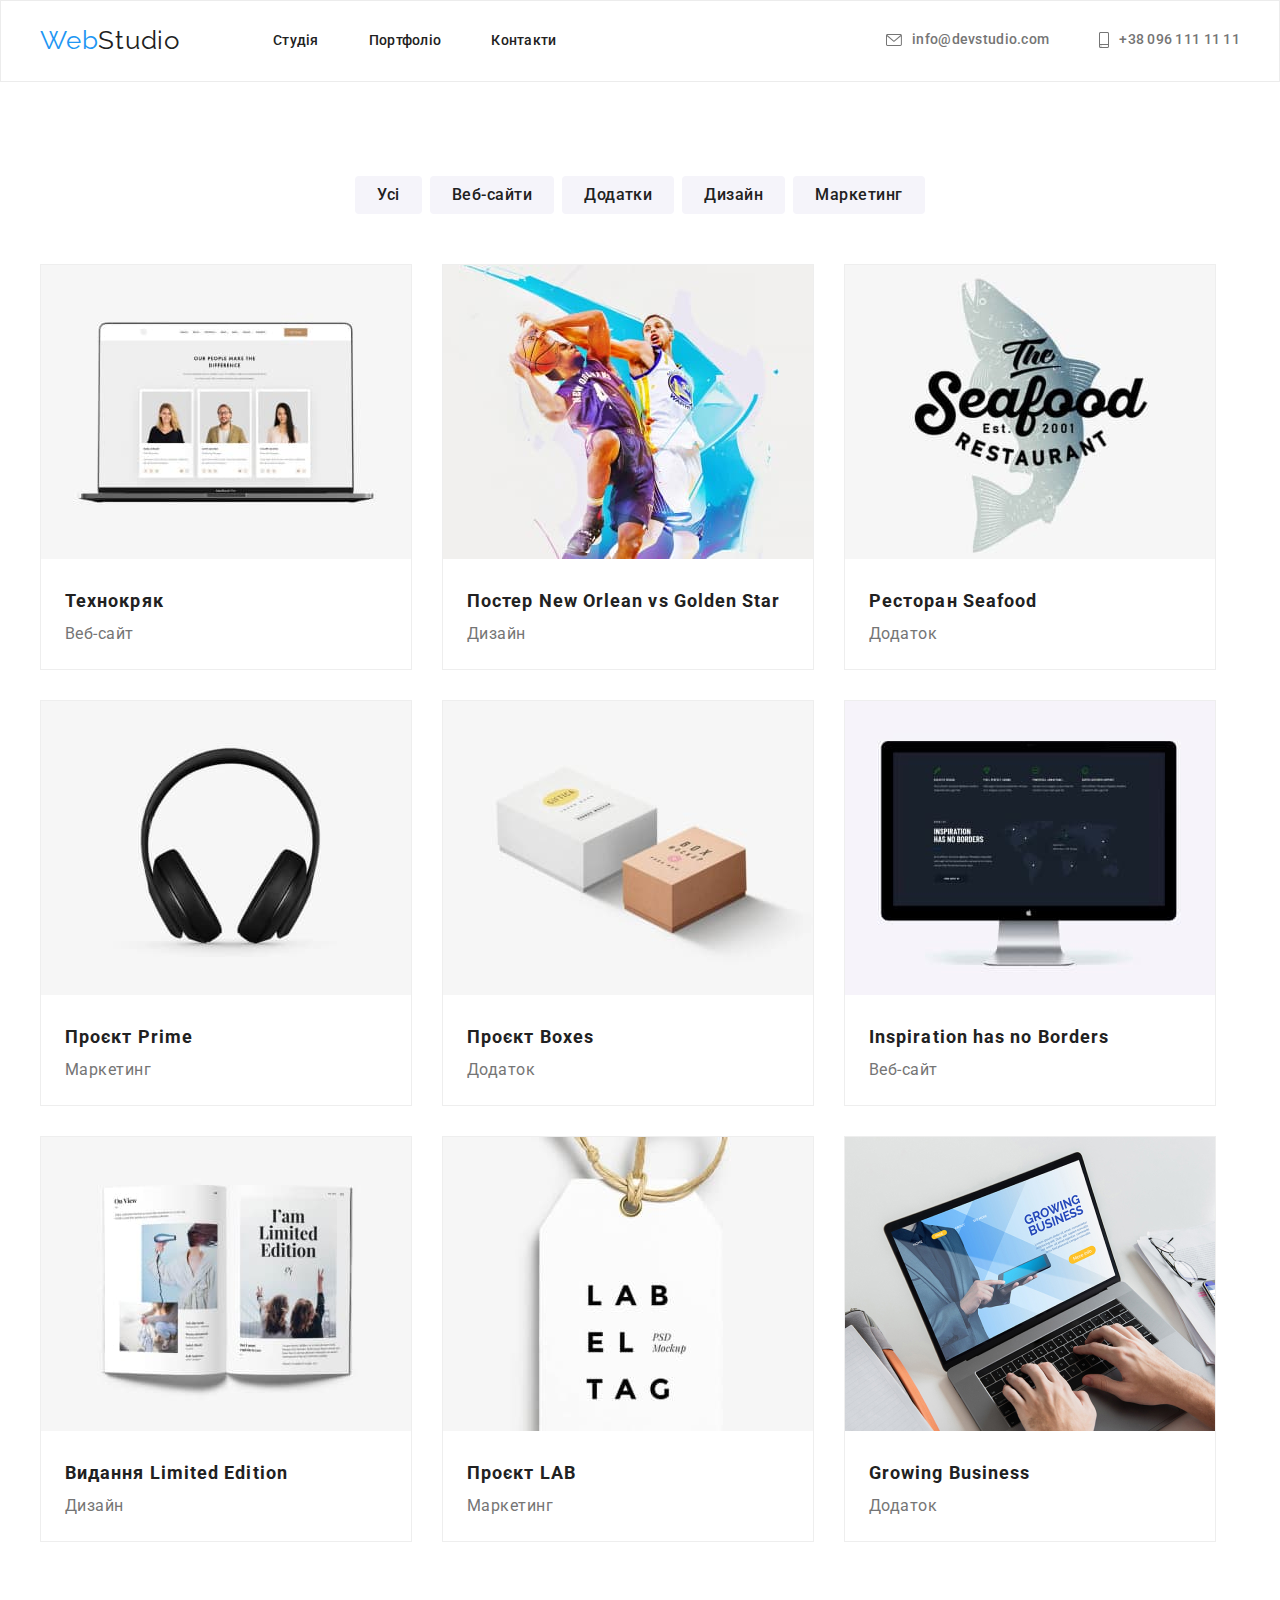
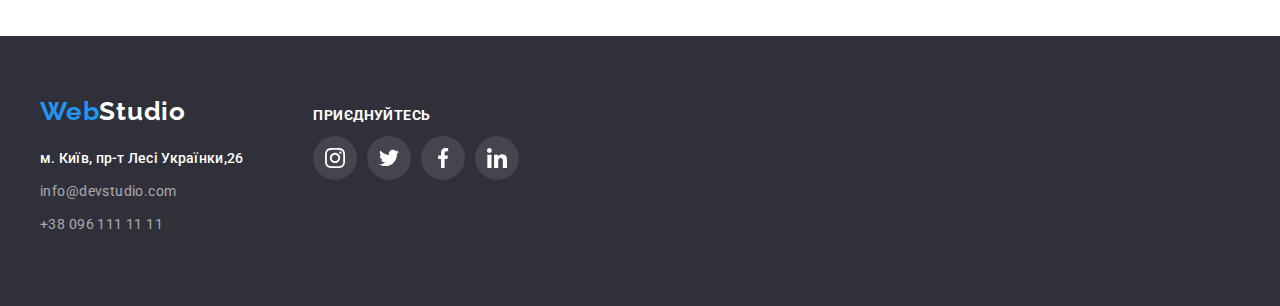
==== portfolio.html @ b4132e51 "копія четвртої" ====
<!DOCTYPE html>
<html lang="uk">
<head>
    <meta charset="UTF-8">
    <meta http-equiv="X-UA-Compatible" content="IE=edge">
    <meta name="viewport" content="width=device-width, initial-scale=1.0">
    <title>Портфоліо</title>
    <link rel="preconnect" href="https://fonts.googleapis.com">
    <link rel="preconnect" href="https://fonts.gstatic.com" crossorigin>
    <link href="https://fonts.googleapis.com/css2?family=Raleway:wght@700&family=Roboto:wght@400;500;700;900&display=swap"
    rel="stylesheet">
    <link rel="stylesheet" href="https://cdnjs.cloudflare.com/ajax/libs/modern-normalize/1.1.0/modern-normalize.min.css"
        integrity="sha512-wpPYUAdjBVSE4KJnH1VR1HeZfpl1ub8YT/NKx4PuQ5NmX2tKuGu6U/JRp5y+Y8XG2tV+wKQpNHVUX03MfMFn9Q=="
        crossorigin="anonymous" referrerpolicy="no-referrer" />
    <link rel="stylesheet" href="./css/styles.css">
</head>
<body>
    <!--Вкрхня лінія-->
    <header class="header">
        <div class="container header-container">
            <a href="./index.html" class="logo"><span class="accent">Web</span>Studio</a>
            <nav class="navigation">
                <ul class="header-nav">
                    <li>
                        <a class="header-nav-link" href="">Студія</a>
                    </li>
                    <li><a class="header-nav-link" class="header-nav-link" href="./portfolio.html">Портфоліо</a></li>
                    <li>
                        <a class="header-nav-link" href="">Контакти</a>
                    </li>
                </ul>
            </nav>
            <ul class="list header-contact-list">
                <li>
    
                    <a class="header-contact-link" href="mailto:info@devstudio.com">
                        <svg class="contact-icon" width="16" height="12">
                            <use href="./images/symbol-defs.svg#icon-envelope"></use>
                        </svg>info@devstudio.com</a>
    
                </li>
                <li>
                    <a class="header-contact-link" href="tel:+380961111111"><svg class="contact-icon" width="10"
                            height="16">
                            <use href="./images/symbol-defs.svg#icon-smartphone"></use>
                        </svg>+38 096 111 11 11</a>
    
                </li>
            </ul>
        </div>
    
    </header>
    <main>
        <!--Фільтри-->
        <section class="filters">
        <!-- <h1>Головна</h1> -->
        <div class="container">
          <ul class="list-portfolio">
                <li><button class="filters-btn" type="button">Усі</button></li>
                <li><button class="filters-btn"type="button">Веб-сайти</button></li>
                <li><button class="filters-btn"type="button">Додатки</button></li>
                <li><button class="filters-btn"type="button">Дизайн</button></li>
                <li><button class="filters-btn" type="button">Маркетинг</button></li>
                </ul>
        </div>
        <div class="container">
            <ul class="list">
    <li class="varieties">
        <a href="" class="portfolio-link">
        <img src="images/tehno.jpg" alt="ноутбук" width="370" height="294">
        <div class="name-description">
        <h2 class="options-name">Технокряк</h2>
        <p class="options-addition">Веб-сайт</p>
        </div>
        </a>
    </li>
    <li class="varieties">
        <a href="" class="portfolio-link">
        <img src="./images/poster.jpg" alt="Баскетболісти" width="370" height="294">
        <div class="name-description">
        <h2 class="options-name">Постер New Orlean vs Golden Star</h2>
        <p class="options-addition">Дизайн</p>
        </div>
        </a>
    </li>
    <li class="varieties">
        <a href="" class="portfolio-link">
        <img src="./images/restoran.jpg" alt="морська їжа" width="370" height="294">
        <div class="name-description">
        <h2 class="options-name">Ресторан Seafood</h2>
        <p class="options-addition">Додаток</p>
        </div>
        </a>
    </li>
    <li class="varieties">
        <a href="" class="portfolio-link">
        <img src="./images/proekt.jpg" alt="навушники" width="370" height="294">
        <div class="name-description">
        <h2 class="options-name">Проєкт Prime</h2>
        <p class="options-addition">Маркетинг</p>
        </div>
        </a>
    </li class="varieties">
    <li class="varieties">
        <a href="" class="portfolio-link">
        <img src="./images/proektboxes.jpg" alt="Дві коробки" width="370" height="294">
        <div class="name-description">
        <h2 class="options-name">Проєкт Boxes</h2>
        <p class="options-addition">Додаток</p>
        </div>
        </a>
    </li>
    <li class="varieties">
        <a href="" class="portfolio-link">
        <img src="./images/inspiration.jpg" alt="монітор" width="370" height="294">
        <div class="name-description">
        <h2 class="options-name">Inspiration has no Borders</h2>
        <p class="options-addition">Веб-сайт</p>
        </div>
        </a>
    </li>
    <li class="varieties">
        <a href="" class="portfolio-link">
        <img src="./images/limited_edition.jpg" alt="журнал" width="370" height="294">
        <div class="name-description">
        <h2 class="options-name">Видання Limited Edition</h2>
        <p class="options-addition">Дизайн</p>
        </div>
        </a>
    </li>
    <li class="varieties">
        <a href="" class="portfolio-link">
        <img src="./images/lab.jpg" alt="лейба" width="370" height="294">
        <div class="name-description">
        <h2 class="options-name">Проєкт LAB</h2>
        <p class="options-addition">Маркетинг</p>
        </div>
        </a>
    </li>
    <li class="varieties">
        <a href="" class="portfolio-link">
        <img src="./images/growing.jpg" alt="ноутбук руки" width="370" height="294">
        <div class="name-description">
        <h2 class="options-name">Growing Business</h2>
        <p class="options-addition">Додаток</p>
        </div>
        </a>
    </li>
</ul>
</div>
</section>
    </main>
    <!-- Футер -->
<footer class="footer">
    <div class="container footer-container">
        <div class="logo-address">
            <a class="footer-logo" href="./index.html"><span class="accent">Web</span>Studio</a>
    
            <address class="address">
                <ul>
                    <li class="address-footer">
                        <a class="header-nav-link" href="ссылка google map" target="_blank" rel="noopener noreferrer">м.
                            Київ, пр-т Лесі Українки,26 </a>
                    </li>
                    <li class="address-footer">
                        <a class="header-contact-link" href="mailto:info@devstudio.com">info@devstudio.com</a>
                    </li>
                    <li class="address-footer">
                        <a class="header-contact-link" href="tel:380961111111">+38 096 111 11 11</a>
                    </li>
                </ul>
            </address>
        </div>
        <div>
            <h3 class="title-footer">приєднуйтесь</h3>
            <ul class="social-footer-list">
                <li>
                    <a class="social-footer-link" href="">
                        <svg class="team-footer-icon" width="20" height="20">
                            <use href="./images/symbol-defs.svg#icon-instagram"></use>
                        </svg>
                    </a>
                </li>
                <li>
                    <a class="social-footer-link" href="">
                        <svg class="team-footer-icon" width="20" height="20">
                            <use href="./images/symbol-defs.svg#icon-twitter"></use>
                        </svg>
                    </a>
                </li>
                <li>
                    <a class="social-footer-link" href="">
                        <svg class="team-footer-icon" width="20" height="20">
                            <use href="./images/symbol-defs.svg#icon-facebook"></use>
                        </svg>
                    </a>
                </li>
                <li>
                    <a class="social-footer-link" href="">
                        <svg class="team-footer-icon" width="20" height="20">
                            <use href="./images/symbol-defs.svg#icon-linkedin"></use>
                        </svg>
                    </a>
                </li>
            </ul>
            </li>
            </ul>
        </div>
    
    </div>

    </div>
</footer>
    
</body>
</html>
---- css/styles.css ----
:root {
    --color-accent:#2196F3;
    --color-white: #FFFFFF;
    --color-main-dark: #212121;
    --color-dark-black:#2F303A;
    --color-accent-black: #000000;
    --color-light-gray: #F5F4FA;
    --color-feature:#757575;
}

*, ::after, ::before {
    margin: 0;
    padding: 0;
    /* box-sizing: border-box; */
}

/* h1,
h2,
h3,
h4,
h5,
h6,
p {
    margin: 0;
} */

ul {
list-style: none;
}



body {
    font-family: 'Roboto', sans-serif;
    color: var(--color-main-dark);
    }  

button {
    cursor: pointer;
            font-size: 16px;
            line-height: 1.62;
            text-align: center;
            letter-spacing: 0.03em;
}


 .accent{
    color: var(--color-accent);
 }

.header {
    border: 1px solid #ECECEC;
}

.header-container {
    display: flex;
    align-items: center;
    
}

 .header a, 
  footer a {
    text-decoration: none;
    color: inherit;

 }

 .header a {
    padding-top: 24px;
    padding-bottom: 25px;
    display: block;
    
 }

.header-nav-link{
       
        font-weight: 500;
        font-size: 14px;
        line-height: 1.71;
        letter-spacing: 0.02em;
        text-decoration: none;
       
}

.list {

display: flex;
flex-wrap: wrap;
gap: 30px;

}

.header-contact-list {
    
column-gap: 50px;
margin-left: auto;


}

.container {
    width: 1200px;
    padding-left: 15px;
    padding-right: 15px;
    /* outline: 2px solid red; */
    margin: 0 auto;
    
}

.logo {
font-family: Raleway;
font-size: 26px;
    line-height: 1.19;
    letter-spacing: 0.03em;
    margin-right: 93px;

}



.header-nav{
list-style: none;
display: flex;
column-gap: 50px;

}

.header .header-contact-link {
    
       align-items: center;
        display: flex;
        font-weight: 500;
        font-size: 14px;
        line-height: 1.14;
        letter-spacing: 0.02em;
        color: var(--color-feature);
        
        

}
.header-nav-link:hover,
.header-nav-link:focus,
.header-contact-link:hover,
.header-contact-link:focus{
        
    color: var(--color-accent);
   
}

.header-contact-link {
    
        font-size: 14px;
        line-height: 1.71;
        letter-spacing: 0.03em;
     color: rgba(255, 255, 255, 0.6);
    
     
}

.hero {
   max-width: 1600px;
   margin: 0 auto;
    
    background-repeat: no-repeat;
    background-position: center;
    background-image: linear-gradient(to bottom,rgba(47, 48, 58, 0.4),
    rgba(47, 48, 58, 0.4)),url(../images/img-overlay.jpg);
    
    background-color: var(--color-dark-black);
    padding-top: 200px;
    padding-bottom: 200px;
}

.hero-text {
    max-width: 696px;
    margin: 0 auto;
    margin-bottom: 30px;
    font-weight: 900;
    font-size: 44px;
    line-height: 1.36;
    text-align: center;
    letter-spacing: 0.06em;
    text-transform: uppercase;
    color: #FFFFFF;

}

.hero-btn{
    min-width: 216px; ;
    height: 50px; ;
    display: flex;
    align-items: center;
    margin: 0 auto;
    font-family: 'Roboto';
    font-style: normal;
    font-weight: 700;
    padding: 10px 28px;
    border: none;
    border-radius: 4px;
    font-size: 16px;
    line-height: 1.875;
    letter-spacing: 0.06em;
    color: var(--color-white);
    background-color: var(--color-accent);
}

.benefits{
    padding: 94px 0;
}

.advantages-img-container {
    display: flex; 
    align-items: center;
    justify-content: center;
    margin-bottom: 30px;
    width: 270px;
     height: 120px;
    background-color: var(--color-light-gray) ;

}

.benefits-list {
    display: flex;
    column-gap: 30px;
   
   
}

.benefits-header {
margin-bottom: 10px;
    font-size: 14px;
    line-height: 1.1428;
    letter-spacing: 0.03em;
    text-transform: uppercase;
    color: var(--color-main-dark);
}


.benefits-text {
    max-width: 270px;
    max-height: 98px;
    font-size: 14px;
    line-height: 1.71;
    letter-spacing: 0.03em;
    color: var(--color-feature)
   }

   .section {
    padding-bottom: 94px;
   }

.section-header {
   margin-bottom: 50px;
       font-size: 36px;
        line-height: 1.16;
        text-align: center;
        letter-spacing: 0.03em;
        
}

.team {
    padding-top: 94px;
    padding-bottom: 94px;
    background-color: var(--color-light-gray) ;
}

.name-profession {
padding-top: 30px;
padding-bottom: 16px;
}

.parameters {
    padding-bottom: 30px;
   background-color: var(--color-white);
box-shadow: 0px 1px 3px rgba(0, 0, 0, 0.12), 0px 1px 1px rgba(0, 0, 0, 0.14), 0px 2px 1px rgba(0, 0, 0, 0.2);
    border-radius: 0px 0px 4px 4px;
}



.team-name {
   margin-bottom: 10px;
    font-weight: 500;
        font-size: 16px;
        line-height: 1.18;
        letter-spacing: 0.03em;
        text-align: center;
    
}
.team-position {
       
        font-size: 16px;
        line-height: 1.18;
        letter-spacing: 0.03em;
        text-align: center;
        color: var(--color-feature);
}



.social-icon-list {
    display: flex;
    justify-content: center;
    column-gap: 10px;
    

}


.social-icon-link {
    display: block;
    display: flex;
    align-items: center;
    justify-content: center;
    background-color: transparent;
    width: 44px;
    height: 44px;
    border-radius: 50%;
    cursor: pointer;
    
}

.social-icon-link:hover,
 .social-icon-link:focus {
    background-color: var(--color-accent);
    
}

.social-icon-link:hover .team-social-icon,
.social-icon-link:focus .team-social-icon
 {
    fill: var(--color-white);
}

.team-social-icon {
fill: #AFB1B8;
}



.footer {
    padding-top: 60px;
    padding-bottom: 60px;
    background-color: var(--color-dark-black);
    color: rgba(255, 255, 255, 0.6);
    
}

.footer-container {
    display: flex;
    align-items: baseline;
}

.logo-address {
    margin-right: 70px;
}


.footer-logo {
    display: block;
    font-family: 'Raleway';
        font-style: normal;
        padding-bottom: 20px;
       font-weight: 700;
        font-size: 26px;
        line-height: 1.19;
        letter-spacing: 0.03em;
        color: var(--color-white);
   
}
.address {
    font-weight: 400;
        font-style: normal;
        font-size: 14px;
        line-height: 1.71;
        letter-spacing: 0.03em;
        color: var(--color-white);
}

.address-footer {
    margin-bottom: 9px;
}

.title-footer {
    font-family: 'Roboto';
        font-style: normal;
        font-weight: 700;
        font-size: 14px;
            line-height: 1.14px;
            letter-spacing: 0.03em;
            text-transform: uppercase;
        color: var(--color-white);

}

.footer-list > li:not(:last-child) {
margin-bottom: 9px;
}

.filters {
padding: 94px 0;

}




.list-portfolio {
    margin-bottom: 50px;
    column-gap: 8px;
    display: block;
    display: flex;
    justify-content: center;
    align-items: center;
         
}



.varieties:hover,
.varieties:focus {
    box-shadow: 0px 1px 1px rgba(0, 0, 0, 0.12),
     0px 4px 4px rgba(0, 0, 0, 0.06), 
     1px 4px 6px rgba(0, 0, 0, 0.16);
}

.portfolio-link {
    text-decoration: none;
}

.filters-btn {
    font-family: 'Roboto';
        font-style: normal;
        padding: 6px 22px;
        font-weight: 500;
        font-size: 16px;
        line-height: 1.62;
        letter-spacing: 0.03em;
        text-align: center;
    color: var(--color-main-dark);
    font-family: inherit;
    border: none;
    border-radius: 4px;
        height: 38px;
        left: 957px;
        top: 174px;
       
    background-color: var(--color-light-gray);
    
     }

         .filters-btn:hover,
         .filters-btn:focus {
             background-color: var(--color-accent);
             color: var(--color-white);
             box-shadow: 0px 3px 1px rgba(0, 0, 0, 0.1),
                 0px 1px 2px rgba(0, 0, 0, 0.08),
                 0px 2px 2px rgba(0, 0, 0, 0.12);
    
         }
        
  
  .varieties {
        display: block;
        width: 370px;
        background-color: var(--color-white);
        border: 1px solid #EEEEEE;
        
  }
  
  .name-description {
    padding: 20px 24px 20px 24px;
   
  }

.options-name {
    
    font-weight: 700;
        font-size: 18px;
        line-height: 2;
        letter-spacing: 0.06em;
        color: var(--color-main-dark);
}

.options-addition {
    font-size: 16px;
    line-height: 1.88;
    letter-spacing: 0.03em;
    color: var(--color-feature);
    
}
   
.contact-icon {
    margin-right: 10px;
   align-items: center;
fill: currentcolor;

   }

.regular-customers {
    padding: 94px 0;
    
}


.customers-list {
    display: flex;
    column-gap: 30px;
    align-items: center;
        justify-content: space-between;
    }

.list-regular {
    border: 1px solid #AFB1B8;
    border-radius: 4px;
   
    
   
}

.list-regular > a {
    display: block;

}


.list-regular {
    display: flex;
    align-items: center;
        justify-content: center;
        width: 170px;
        height: 92px;
        cursor: pointer;
        border: 1px solid #AFB1B8;
        border-radius: 4px;
       
}

.list-regular:hover, 
.list-regular:focus {
border-color: var(--color-accent);
}

.list-regular:hover .customer-icon,
.list-regular:focus .customer-icon {
fill: var(--color-accent);
}

.customer-icon {
    fill: #AFB1B8;
}

   .social-footer-list {
       display: flex;
       justify-content: center;
       column-gap: 10px;
       margin-top: 20px;

   }


   .social-footer-link {
       display: block;
       display: flex;
       align-items: center;
       justify-content: center;
       background-color: rgba(255, 255, 255, 0.1);
       width: 44px;
       height: 44px;
       border-radius: 50%;
       cursor: pointer;
   }

   .social-footer-link:hover,
   .social-footer-link:focus {
       background-color: var(--color-accent);

   }

   .social-footer-link:hover .team-footer-icon,
   .social-footer-link:focus .team-footer-icon {
       fill: var(--color-white);
   }

   .team-footer-icon {
       fill: #FFFFFF;
   }
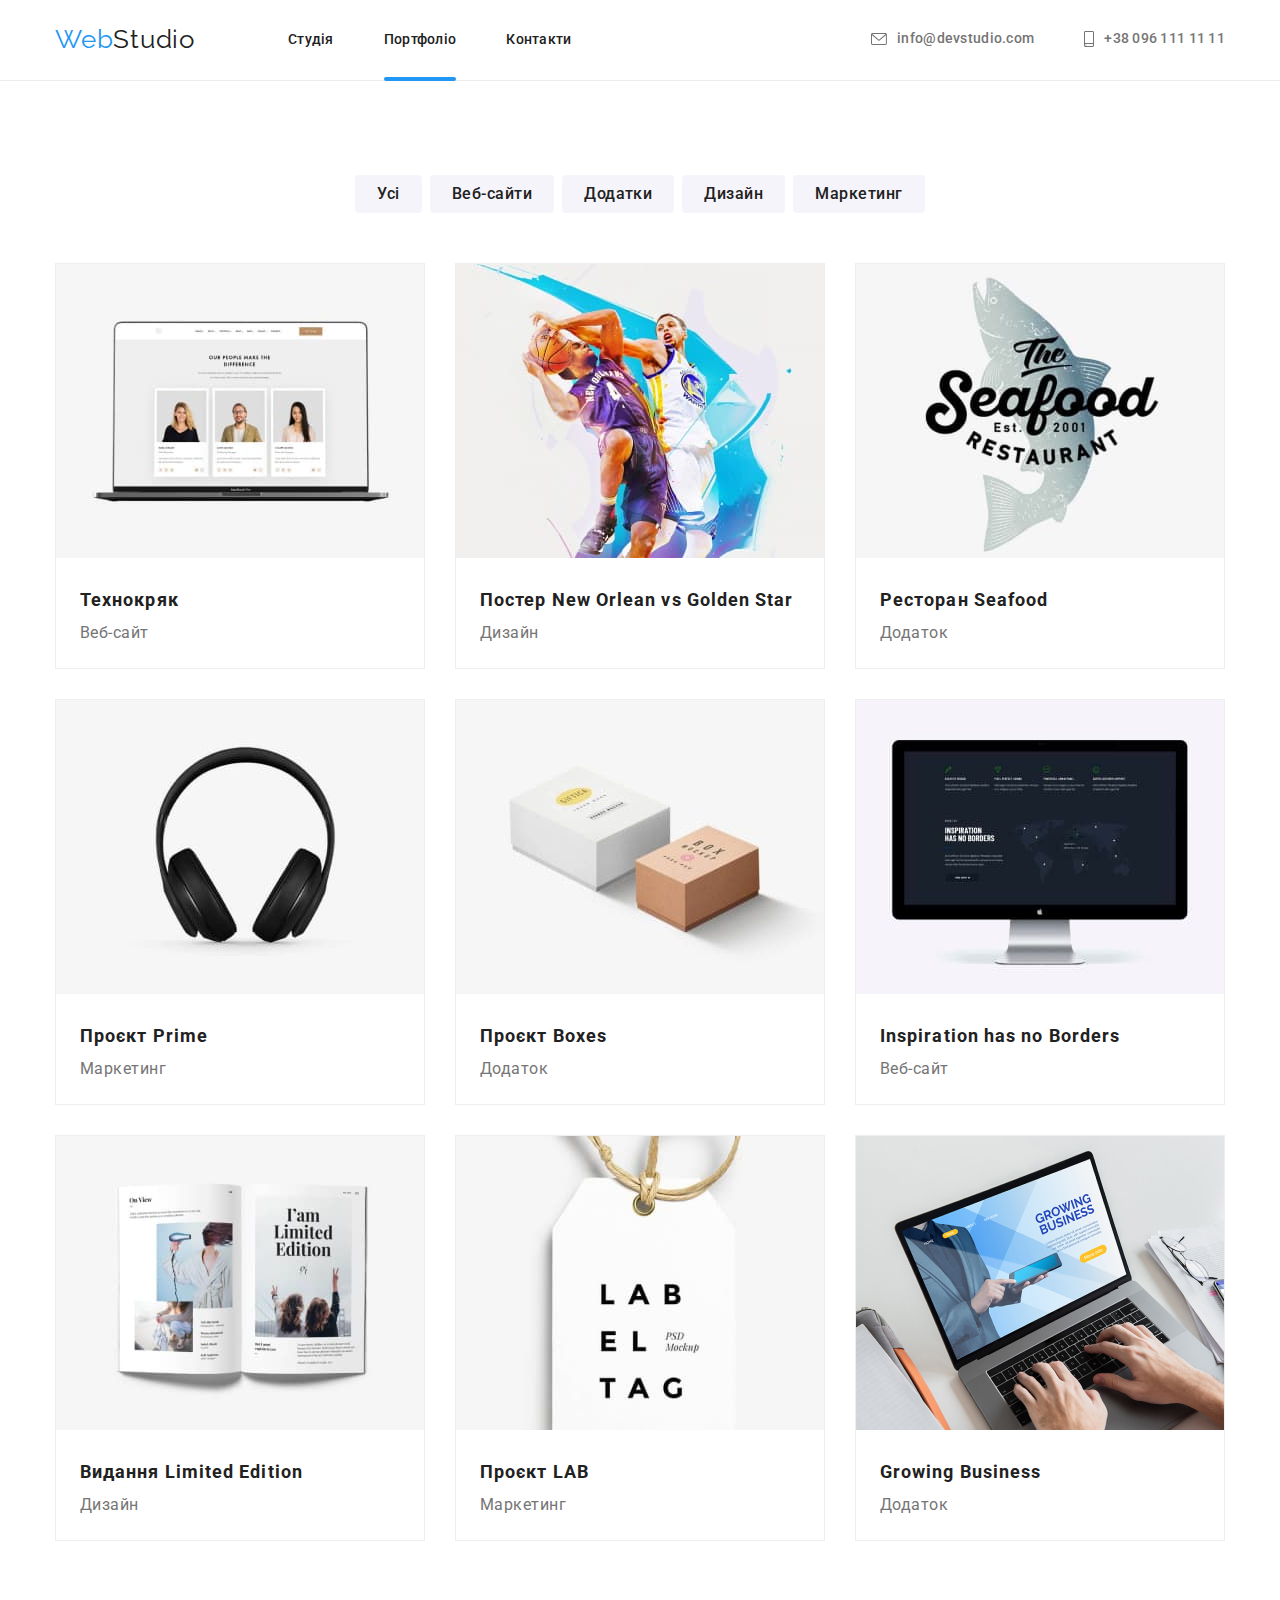
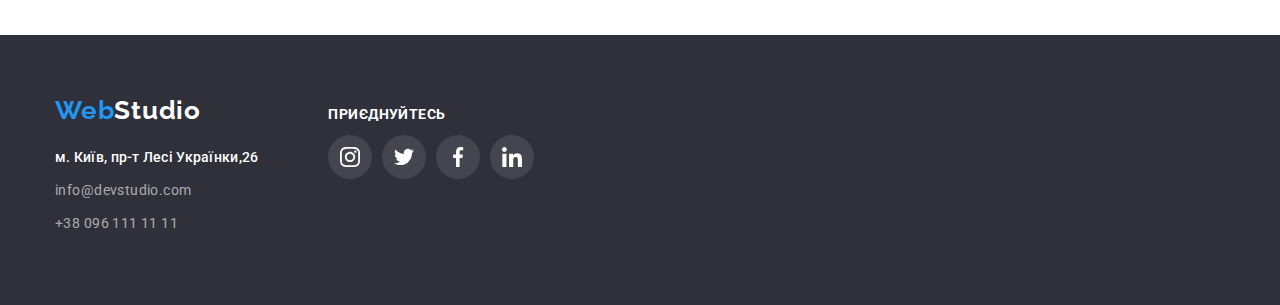
==== commit 82432ab4: "оформлення та модальне вікно" ====
--- a/portfolio.html
+++ b/portfolio.html
@@ -22,9 +22,9 @@
             <nav class="navigation">
                 <ul class="header-nav">
                     <li>
-                        <a class="header-nav-link" href="">Студія</a>
-                    </li>
-                    <li><a class="header-nav-link" class="header-nav-link" href="./portfolio.html">Портфоліо</a></li>
+                        <a class="header-nav-link" href="./index.html">Студія</a>
+                    </li>
+                    <li><a class="header-nav-link active" class="header-nav-link" href="./portfolio.html">Портфоліо</a></li>
                     <li>
                         <a class="header-nav-link" href="">Контакти</a>
                     </li>
@@ -67,7 +67,11 @@
             <ul class="list">
     <li class="varieties">
         <a href="" class="portfolio-link">
-        <img src="images/tehno.jpg" alt="ноутбук" width="370" height="294">
+            <div class="portfolio-top-wrap">
+                <img src="images/tehno.jpg" alt="ноутбук" width="370" height="294">
+            <p class="portfolio-link-text">Ресурс пропонує комплексні пропозиції з різним рівнем функціоналу та сервісів.
+                Все це дозволить відвідувачу отримати вичерпні відомості про компанію чи приватну особу.</p>
+            </div>
         <div class="name-description">
         <h2 class="options-name">Технокряк</h2>
         <p class="options-addition">Веб-сайт</p>
@@ -76,7 +80,11 @@
     </li>
     <li class="varieties">
         <a href="" class="portfolio-link">
-        <img src="./images/poster.jpg" alt="Баскетболісти" width="370" height="294">
+            <div class="portfolio-top-wrap">
+                <img src="./images/poster.jpg" alt="Баскетболісти" width="370" height="294">
+                <p class="portfolio-link-text">Ресурс пропонує комплексні пропозиції з різним рівнем функціоналу та сервісів. Все це
+                    дозволить відвідувачу отримати вичерпні відомості про компанію чи приватну особу.</p>
+            </div>
         <div class="name-description">
         <h2 class="options-name">Постер New Orlean vs Golden Star</h2>
         <p class="options-addition">Дизайн</p>
@@ -85,7 +93,12 @@
     </li>
     <li class="varieties">
         <a href="" class="portfolio-link">
-        <img src="./images/restoran.jpg" alt="морська їжа" width="370" height="294">
+            <div class="portfolio-top-wrap">
+<img src="./images/restoran.jpg" alt="морська їжа" width="370" height="294">
+<p class="portfolio-link-text">Ресурс пропонує комплексні пропозиції з різним рівнем функціоналу та сервісів.
+    Все це дозволить відвідувачу отримати вичерпні відомості про компанію чи приватну особу.</p>
+            </div>
+        
         <div class="name-description">
         <h2 class="options-name">Ресторан Seafood</h2>
         <p class="options-addition">Додаток</p>
@@ -94,7 +107,12 @@
     </li>
     <li class="varieties">
         <a href="" class="portfolio-link">
-        <img src="./images/proekt.jpg" alt="навушники" width="370" height="294">
+            <div class="portfolio-top-wrap">
+<img src="./images/proekt.jpg" alt="навушники" width="370" height="294">
+<p class="portfolio-link-text">Ресурс пропонує комплексні пропозиції з різним рівнем функціоналу та сервісів.
+    Все це дозволить відвідувачу отримати вичерпні відомості про компанію чи приватну особу.</p>
+            </div>
+       
         <div class="name-description">
         <h2 class="options-name">Проєкт Prime</h2>
         <p class="options-addition">Маркетинг</p>
@@ -103,7 +121,11 @@
     </li class="varieties">
     <li class="varieties">
         <a href="" class="portfolio-link">
-        <img src="./images/proektboxes.jpg" alt="Дві коробки" width="370" height="294">
+            <div class="portfolio-top-wrap">
+<img src="./images/proektboxes.jpg" alt="Дві коробки" width="370" height="294">
+<p class="portfolio-link-text">Ресурс пропонує комплексні пропозиції з різним рівнем функціоналу та сервісів.
+    Все це дозволить відвідувачу отримати вичерпні відомості про компанію чи приватну особу.</p>
+            </div>
         <div class="name-description">
         <h2 class="options-name">Проєкт Boxes</h2>
         <p class="options-addition">Додаток</p>
@@ -112,7 +134,11 @@
     </li>
     <li class="varieties">
         <a href="" class="portfolio-link">
-        <img src="./images/inspiration.jpg" alt="монітор" width="370" height="294">
+            <div class="portfolio-top-wrap">
+<img src="./images/inspiration.jpg" alt="монітор" width="370" height="294">
+<p class="portfolio-link-text">Ресурс пропонує комплексні пропозиції з різним рівнем функціоналу та сервісів.
+    Все це дозволить відвідувачу отримати вичерпні відомості про компанію чи приватну особу.</p>
+            </div>
         <div class="name-description">
         <h2 class="options-name">Inspiration has no Borders</h2>
         <p class="options-addition">Веб-сайт</p>
@@ -121,7 +147,11 @@
     </li>
     <li class="varieties">
         <a href="" class="portfolio-link">
-        <img src="./images/limited_edition.jpg" alt="журнал" width="370" height="294">
+            <div class="portfolio-top-wrap">
+<img src="./images/limited_edition.jpg" alt="журнал" width="370" height="294">
+<p class="portfolio-link-text">Ресурс пропонує комплексні пропозиції з різним рівнем функціоналу та сервісів.
+    Все це дозволить відвідувачу отримати вичерпні відомості про компанію чи приватну особу.</p>
+            </div>
         <div class="name-description">
         <h2 class="options-name">Видання Limited Edition</h2>
         <p class="options-addition">Дизайн</p>
@@ -130,7 +160,11 @@
     </li>
     <li class="varieties">
         <a href="" class="portfolio-link">
-        <img src="./images/lab.jpg" alt="лейба" width="370" height="294">
+            <div class="portfolio-top-wrap">
+<img src="./images/lab.jpg" alt="лейба" width="370" height="294">
+<p class="portfolio-link-text">Ресурс пропонує комплексні пропозиції з різним рівнем функціоналу та сервісів.
+    Все це дозволить відвідувачу отримати вичерпні відомості про компанію чи приватну особу.</p>
+            </div>
         <div class="name-description">
         <h2 class="options-name">Проєкт LAB</h2>
         <p class="options-addition">Маркетинг</p>
@@ -139,7 +173,11 @@
     </li>
     <li class="varieties">
         <a href="" class="portfolio-link">
-        <img src="./images/growing.jpg" alt="ноутбук руки" width="370" height="294">
+            <div class="portfolio-top-wrap">
+                <img src="./images/growing.jpg" alt="ноутбук руки" width="370" height="294">
+                <p class="portfolio-link-text">Ресурс пропонує комплексні пропозиції з різним рівнем функціоналу та сервісів.
+                    Все це дозволить відвідувачу отримати вичерпні відомості про компанію чи приватну особу.</p>
+            </div>
         <div class="name-description">
         <h2 class="options-name">Growing Business</h2>
         <p class="options-addition">Додаток</p>
--- a/css/styles.css
+++ b/css/styles.css
@@ -6,15 +6,16 @@
     --color-accent-black: #000000;
     --color-light-gray: #F5F4FA;
     --color-feature:#757575;
+    --transition-properties: 250ms cubic-bezier(0.4, 0, 0.2, 1);
 }
 
 *, ::after, ::before {
     margin: 0;
     padding: 0;
-    /* box-sizing: border-box; */
-}
-
-/* h1,
+    box-sizing: border-box;
+}
+
+h1,
 h2,
 h3,
 h4,
@@ -22,7 +23,7 @@
 h6,
 p {
     margin: 0;
-} */
+}
 
 ul {
 list-style: none;
@@ -49,7 +50,8 @@
  }
 
 .header {
-    border: 1px solid #ECECEC;
+    border-bottom: 1px solid #ECECEC;
+    
 }
 
 .header-container {
@@ -73,14 +75,31 @@
  }
 
 .header-nav-link{
-       
+       position: relative;
         font-weight: 500;
         font-size: 14px;
         line-height: 1.71;
         letter-spacing: 0.02em;
         text-decoration: none;
+       transition: color var(--transition-properties); 
        
-}
+            
+}
+
+.header-nav-link.active::after {
+    position: absolute;
+    content: "";
+    width: 100%;
+    height: 4px;
+    bottom: -5px;
+    left: 0;
+    background-color: var(--color-accent);
+    border-radius: 2px;
+    
+    
+}
+
+
 
 .list {
 
@@ -125,8 +144,11 @@
 
 }
 
+.header-contact-link {
+    transition: color var(--transition-properties);
+}
+
 .header .header-contact-link {
-    
        align-items: center;
         display: flex;
         font-weight: 500;
@@ -134,18 +156,17 @@
         line-height: 1.14;
         letter-spacing: 0.02em;
         color: var(--color-feature);
-        
-        
-
-}
+    
+}
+
 .header-nav-link:hover,
 .header-nav-link:focus,
 .header-contact-link:hover,
 .header-contact-link:focus{
-        
-    color: var(--color-accent);
-   
-}
+        color: var(--color-accent);
+ 
+}
+
 
 .header-contact-link {
     
@@ -154,8 +175,8 @@
         letter-spacing: 0.03em;
      color: rgba(255, 255, 255, 0.6);
     
-     
-}
+ }
+
 
 .hero {
    max-width: 1600px;
@@ -204,6 +225,46 @@
     background-color: var(--color-accent);
 }
 
+.backdrop {
+    position: fixed;
+    top: 0;
+    left: 0;
+    width: 100%;
+    height: 100%;
+    background-color:rgba(0, 0, 0, 0.2);
+    transition: opacity 300ms linear, visibility 300ms linear;
+}
+.modal {
+width: 528px;
+min-height: 581px;
+background-color: var(--color-white);
+border-radius: 4px;
+position: absolute;
+top: 50%;
+left: 50%;
+transform: translate(-50%, 50%) scale(1);
+transition: transform 300ms linear;
+}
+
+.backdrop.is-hidden .modal {
+transform: translate(-50%, 50%) scale(0);
+}
+
+
+.modal-close {
+    position: absolute;
+    right: 8px;
+    top: 8px;
+    width: 30px;
+    height: 30px;
+    border: 1px solid rgba(0, 0, 0, 0.1);
+   border-radius: 50%;
+   display: flex;
+   align-items: center;
+   justify-content: center;
+   background-color: transparent;
+}
+
 .benefits{
     padding: 94px 0;
 }
@@ -258,6 +319,38 @@
         
 }
 
+.our-business-item {
+position: relative;
+}
+
+.work-label {
+position: absolute;
+width: 100%;
+    height: 70px;
+    left: 0;
+    bottom: 0;
+    display: flex;
+    justify-content: center;
+    align-items: center;
+    background-color: rgba(47, 48, 58, 0.8);
+}
+
+.work-label-text {
+    font-size: 14px;
+    line-height: 1.14;
+    text-align: center;
+    letter-spacing: 0.03em;
+    text-transform: uppercase;
+    color: var(--color-white);
+}
+
+.work-img-img {
+        display: block;
+        max-width: 100%;
+        height: auto;
+        mix-blend-mode: normal;
+}
+
 .team {
     padding-top: 94px;
     padding-bottom: 94px;
@@ -317,12 +410,13 @@
     height: 44px;
     border-radius: 50%;
     cursor: pointer;
-    
+    transition: background-color var(--transition-properties);
 }
 
 .social-icon-link:hover,
  .social-icon-link:focus {
     background-color: var(--color-accent);
+
     
 }
 
@@ -334,6 +428,7 @@
 
 .team-social-icon {
 fill: #AFB1B8;
+transition: fill var(--transition-properties);
 }
 
 
@@ -427,6 +522,8 @@
 .portfolio-link {
     text-decoration: none;
 }
+
+
 
 .filters-btn {
     font-family: 'Roboto';
@@ -444,8 +541,10 @@
         height: 38px;
         left: 957px;
         top: 174px;
-       
-    background-color: var(--color-light-gray);
+       background-color: var(--color-light-gray);
+       transition: background-color var(--transition-properties), 
+       color var(--transition-properties),
+        box-shadow var(--transition-properties);
     
      }
 
@@ -465,8 +564,34 @@
         width: 370px;
         background-color: var(--color-white);
         border: 1px solid #EEEEEE;
+        transition: box-shadow var(--transition-properties);
         
   }
+
+.varieties:hover .portfolio-link-text {
+    transform: translateY(0);
+}
+
+
+.portfolio-link-text {
+    position: absolute;
+    top:0;
+    background-color: rgba(33, 150, 243, 0.9);
+    color: var(--color-white);
+    font-weight: 400;
+        font-size: 18px;
+        line-height: 1.56;
+        padding: 64px 24px;
+        height: 100%;
+        transform: translateY(100%);
+        transition: transform 250ms linear;
+        overflow: auto;
+}
+
+.portfolio-top-wrap {
+position: relative;
+overflow: hidden;
+}
   
   .name-description {
     padding: 20px 24px 20px 24px;
@@ -533,7 +658,7 @@
         cursor: pointer;
         border: 1px solid #AFB1B8;
         border-radius: 4px;
-       
+       transition: border-color var(--transition-properties);
 }
 
 .list-regular:hover, 
@@ -548,6 +673,7 @@
 
 .customer-icon {
     fill: #AFB1B8;
+    transition: fill var(--transition-properties);
 }
 
    .social-footer-list {
@@ -555,6 +681,7 @@
        justify-content: center;
        column-gap: 10px;
        margin-top: 20px;
+       
 
    }
 
@@ -569,12 +696,14 @@
        height: 44px;
        border-radius: 50%;
        cursor: pointer;
+       transition: background-color var(--transition-properties);
    }
 
    .social-footer-link:hover,
    .social-footer-link:focus {
        background-color: var(--color-accent);
 
+
    }
 
    .social-footer-link:hover .team-footer-icon,
@@ -586,3 +715,8 @@
        fill: #FFFFFF;
    }
 
+   .is-hidden {
+    opacity: 0;
+    visibility: hidden;
+    pointer-events: none;
+   }
